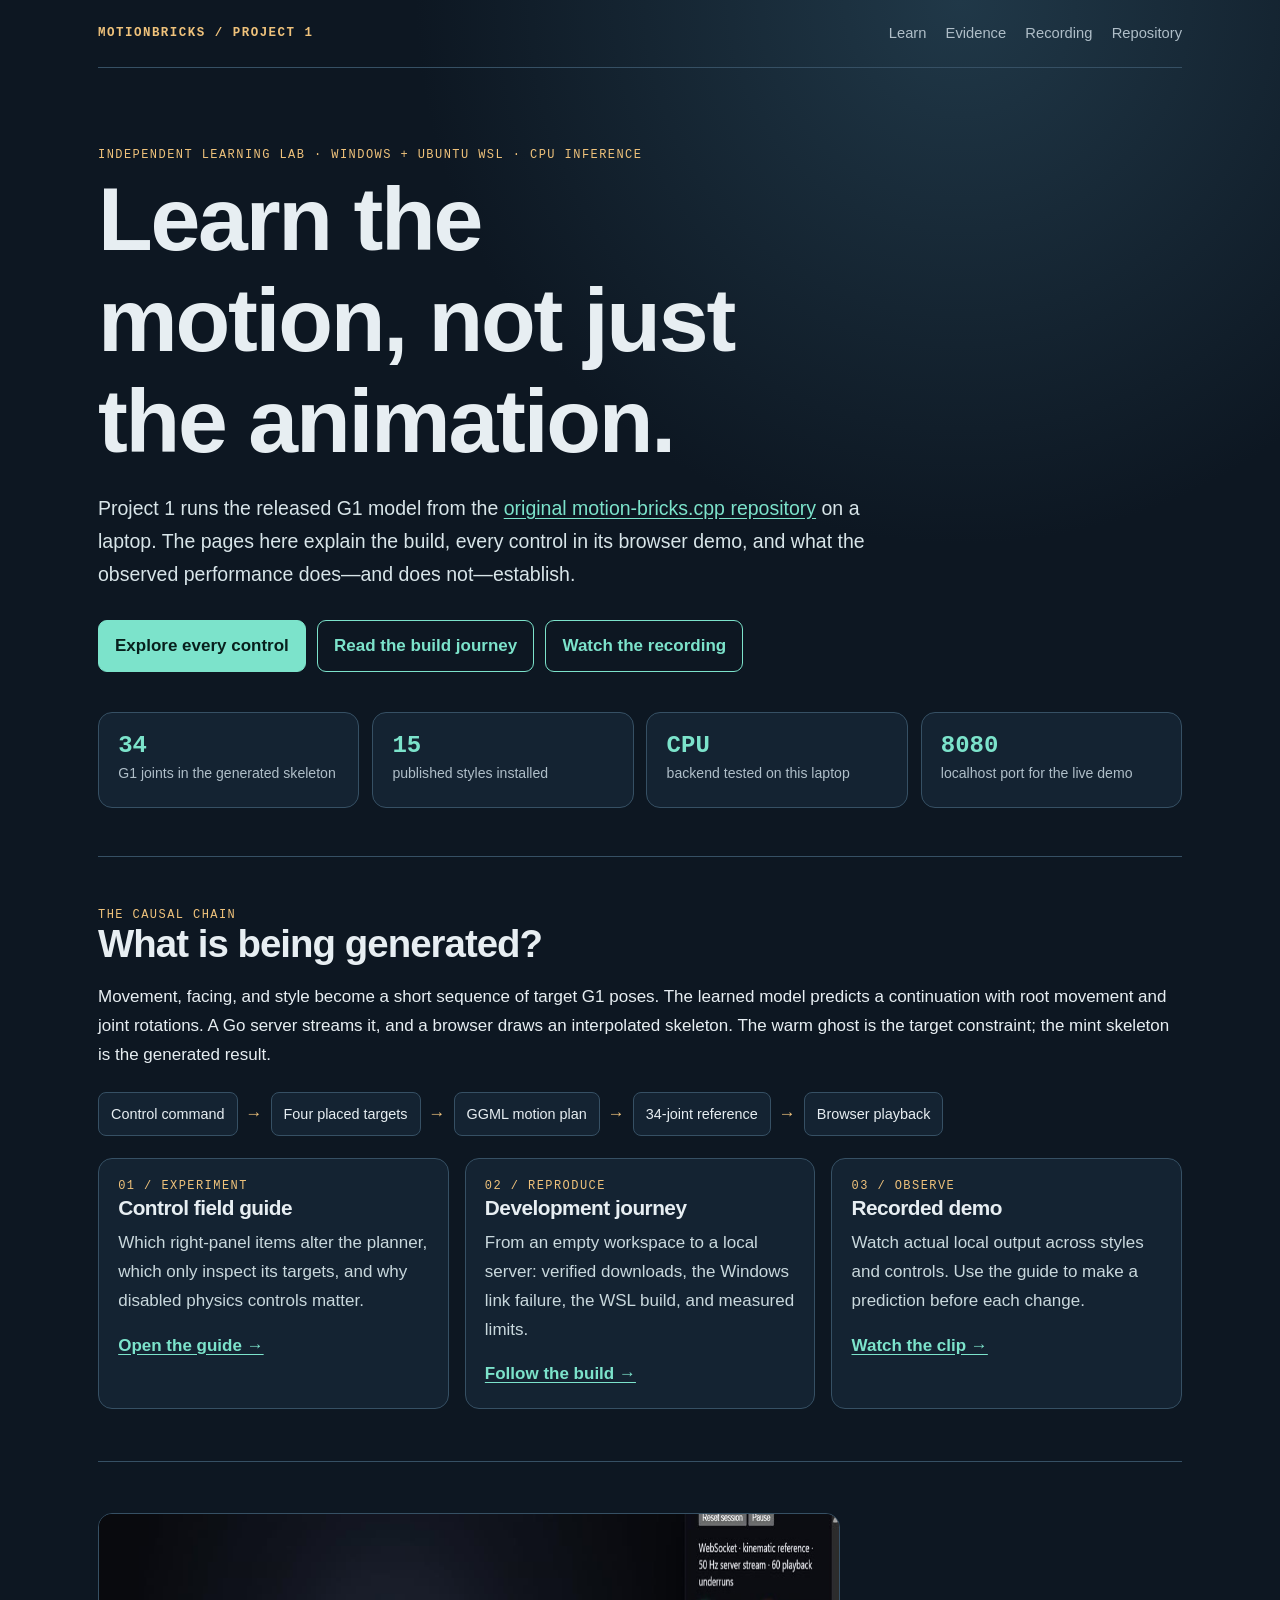
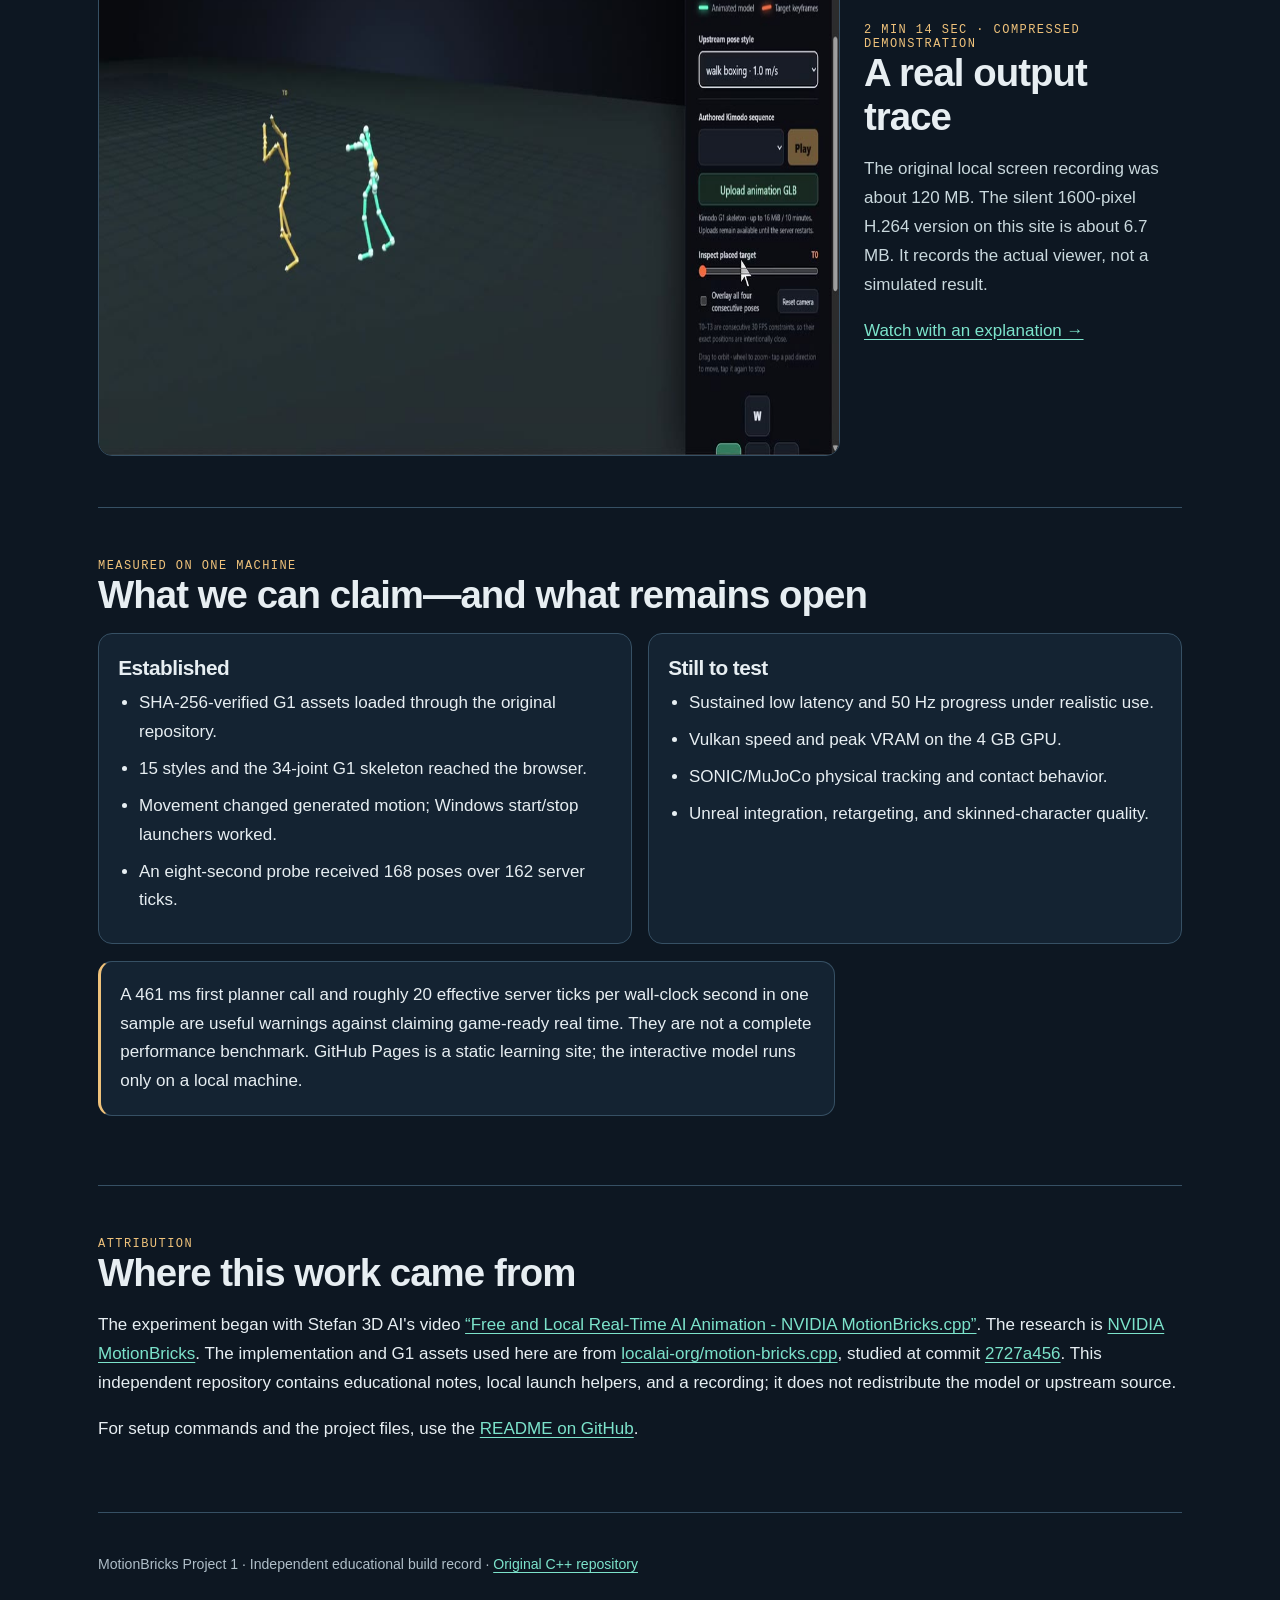
==== index.html @ f9a8a91e "Publish MotionBricks Project 1 learning lab" ====
<!doctype html>
<html lang="en">
<head>
<meta charset="utf-8">
<meta name="viewport" content="width=device-width, initial-scale=1">
<meta name="description" content="A measured Windows/WSL learning lab for the original motion-bricks.cpp G1 model: build journey, every control explained, and a recorded demo.">
<meta http-equiv="Content-Security-Policy" content="default-src 'none'; style-src 'unsafe-inline'; img-src 'self'; base-uri 'none'; form-action 'none'">
<title>MotionBricks Project 1 — G1 motion lab</title>
<style>
:root{color-scheme:dark;--bg:#0d1722;--panel:#142332;--line:#365064;--ink:#e7eef2;--muted:#afbec8;--mint:#7ce3cb;--gold:#efc27b;--body:"Segoe UI",Arial,sans-serif;--display:"Bahnschrift","Arial Narrow",Arial,sans-serif;--mono:"Cascadia Code",Consolas,monospace}*{box-sizing:border-box}html{scroll-behavior:smooth}body{margin:0;background:radial-gradient(circle at 75% 0%,#203848 0,#0d1722 34rem);color:var(--ink);font:17px/1.7 var(--body)}a{color:var(--mint);text-underline-offset:3px}a:hover{color:#b8f7e9}a:focus-visible{outline:3px solid var(--gold);outline-offset:3px}.wrap{max-width:1180px;margin:auto;padding:0 clamp(1rem,4vw,3rem)}nav{display:flex;align-items:center;gap:1.2rem;flex-wrap:wrap;border-bottom:1px solid var(--line);padding:1.3rem 0}nav .brand{margin-right:auto;color:var(--gold);font:700 .78rem var(--mono);letter-spacing:.12em;text-transform:uppercase}nav a{text-decoration:none;color:var(--muted);font-size:.92rem}h1,h2,h3{font-family:var(--display);line-height:1.13;letter-spacing:-.025em}h1{font-size:clamp(2.9rem,7vw,6rem);max-width:14ch;margin:.45rem 0 1rem}h2{font-size:clamp(1.9rem,3vw,2.6rem);margin:0 0 1rem}h3{font-size:1.3rem;margin:.2rem 0 .6rem}.eyebrow,.label{color:var(--gold);font:.75rem var(--mono);letter-spacing:.12em;text-transform:uppercase}.hero{padding:5rem 0 3rem}.lead{font-size:1.22rem;color:#d8e5e9;max-width:72ch}.actions{display:flex;gap:.7rem;flex-wrap:wrap;margin-top:1.8rem}.button{display:inline-block;border:1px solid var(--mint);border-radius:9px;padding:.65rem 1rem;color:#08201d;background:var(--mint);font-weight:700;text-decoration:none}.button.secondary{color:var(--mint);background:transparent}.metrics{display:grid;grid-template-columns:repeat(4,1fr);gap:.8rem;margin:2.5rem 0 0}.metric,.card,.note{background:var(--panel);border:1px solid var(--line);border-radius:14px;padding:1.2rem}.metric b{display:block;color:var(--mint);font:700 1.5rem var(--mono)}.metric span{font-size:.88rem;color:var(--muted)}section{padding:3.2rem 0;border-top:1px solid var(--line)}.grid{display:grid;grid-template-columns:repeat(3,1fr);gap:1rem}.card p{margin:.4rem 0 1rem;color:#c9d8dd}.card a{font-weight:700}.film{display:grid;grid-template-columns:minmax(0,1.4fr) minmax(220px,.6fr);gap:1.5rem;align-items:center}.film img{width:100%;display:block;border:1px solid var(--line);border-radius:14px}.film p{color:#c9d8dd}.chain{display:flex;gap:.5rem;flex-wrap:wrap;align-items:center;margin:1.4rem 0}.chain span{background:var(--panel);border:1px solid var(--line);border-radius:8px;padding:.55rem .75rem;font-size:.9rem}.chain i{color:var(--gold);font-style:normal}.note{border-left:3px solid var(--gold);max-width:78ch}.two{display:grid;grid-template-columns:repeat(2,1fr);gap:1rem}.two ul{margin:.4rem 0;padding-left:1.3rem}.two li{margin:.5rem 0}footer{padding:2.5rem 0 4rem;border-top:1px solid var(--line);color:var(--muted);font-size:.88rem}@media(max-width:850px){.grid,.metrics{grid-template-columns:repeat(2,1fr)}.film{grid-template-columns:1fr}}@media(max-width:600px){body{font-size:16px}.hero{padding:2.8rem 0}.grid,.metrics,.two{grid-template-columns:1fr}nav{gap:.7rem}nav .brand{flex-basis:100%}}@media(prefers-reduced-motion:reduce){html{scroll-behavior:auto}}@media print{:root{color-scheme:light;--bg:#fff;--panel:#fff;--line:#aaa;--ink:#111;--muted:#333;--mint:#055b4a;--gold:#6d4700}body{background:#fff;color:#111;font-size:11pt}.hero{padding:1rem 0}.actions,nav{display:none}.card,.metric,.note{break-inside:avoid}section{padding:1rem 0}a{color:#055b4a}}
</style>
</head>
<body>
<div class="wrap">
<nav aria-label="Main navigation"><span class="brand">MotionBricks / Project 1</span><a href="#learn">Learn</a><a href="#evidence">Evidence</a><a href="demo.html">Recording</a><a href="https://github.com/az9713/motionbricks-project1-g1-lab">Repository</a></nav>
<main>
<header class="hero"><div class="eyebrow">Independent learning lab · Windows + Ubuntu WSL · CPU inference</div><h1>Learn the motion, not just the animation.</h1><p class="lead">Project 1 runs the released G1 model from the <a href="https://github.com/localai-org/motion-bricks.cpp">original motion-bricks.cpp repository</a> on a laptop. The pages here explain the build, every control in its browser demo, and what the observed performance does—and does not—establish.</p><div class="actions"><a class="button" href="MOTIONBRICKS-PROJECT1-CONTROL-FIELD-GUIDE.html">Explore every control</a><a class="button secondary" href="MOTIONBRICKS-PROJECT1-DEVELOPMENT-JOURNEY.html">Read the build journey</a><a class="button secondary" href="demo.html">Watch the recording</a></div><div class="metrics" aria-label="Project facts"><div class="metric"><b>34</b><span>G1 joints in the generated skeleton</span></div><div class="metric"><b>15</b><span>published styles installed</span></div><div class="metric"><b>CPU</b><span>backend tested on this laptop</span></div><div class="metric"><b>8080</b><span>localhost port for the live demo</span></div></div></header>
<section id="learn"><div class="eyebrow">The causal chain</div><h2>What is being generated?</h2><p>Movement, facing, and style become a short sequence of target G1 poses. The learned model predicts a continuation with root movement and joint rotations. A Go server streams it, and a browser draws an interpolated skeleton. The warm ghost is the target constraint; the mint skeleton is the generated result.</p><div class="chain" aria-label="Motion generation pipeline"><span>Control command</span><i>→</i><span>Four placed targets</span><i>→</i><span>GGML motion plan</span><i>→</i><span>34-joint reference</span><i>→</i><span>Browser playback</span></div><div class="grid"><article class="card"><div class="label">01 / Experiment</div><h3>Control field guide</h3><p>Which right-panel items alter the planner, which only inspect its targets, and why disabled physics controls matter.</p><a href="MOTIONBRICKS-PROJECT1-CONTROL-FIELD-GUIDE.html">Open the guide →</a></article><article class="card"><div class="label">02 / Reproduce</div><h3>Development journey</h3><p>From an empty workspace to a local server: verified downloads, the Windows link failure, the WSL build, and measured limits.</p><a href="MOTIONBRICKS-PROJECT1-DEVELOPMENT-JOURNEY.html">Follow the build →</a></article><article class="card"><div class="label">03 / Observe</div><h3>Recorded demo</h3><p>Watch actual local output across styles and controls. Use the guide to make a prediction before each change.</p><a href="demo.html">Watch the clip →</a></article></div></section>
<section><div class="film"><a href="demo.html" aria-label="Watch the Project 1 demo"><img src="poster.jpg" alt="Mint generated G1 skeleton beside a warm target-pose ghost in the MotionBricks browser viewer" width="1200" height="543"></a><div><div class="eyebrow">2 min 14 sec · compressed demonstration</div><h2>A real output trace</h2><p>The original local screen recording was about 120 MB. The silent 1600-pixel H.264 version on this site is about 6.7 MB. It records the actual viewer, not a simulated result.</p><a href="demo.html">Watch with an explanation →</a></div></div></section>
<section id="evidence"><div class="eyebrow">Measured on one machine</div><h2>What we can claim—and what remains open</h2><div class="two"><div class="card"><h3>Established</h3><ul><li>SHA-256-verified G1 assets loaded through the original repository.</li><li>15 styles and the 34-joint G1 skeleton reached the browser.</li><li>Movement changed generated motion; Windows start/stop launchers worked.</li><li>An eight-second probe received 168 poses over 162 server ticks.</li></ul></div><div class="card"><h3>Still to test</h3><ul><li>Sustained low latency and 50 Hz progress under realistic use.</li><li>Vulkan speed and peak VRAM on the 4 GB GPU.</li><li>SONIC/MuJoCo physical tracking and contact behavior.</li><li>Unreal integration, retargeting, and skinned-character quality.</li></ul></div></div><p class="note">A 461 ms first planner call and roughly 20 effective server ticks per wall-clock second in one sample are useful warnings against claiming game-ready real time. They are not a complete performance benchmark. GitHub Pages is a static learning site; the interactive model runs only on a local machine.</p></section>
<section><div class="eyebrow">Attribution</div><h2>Where this work came from</h2><p>The experiment began with Stefan 3D AI's video <a href="https://www.youtube.com/watch?v=lj-xPo7ueGA">“Free and Local Real-Time AI Animation - NVIDIA MotionBricks.cpp”</a>. The research is <a href="https://nvlabs.github.io/motionbricks/">NVIDIA MotionBricks</a>. The implementation and G1 assets used here are from <a href="https://github.com/localai-org/motion-bricks.cpp">localai-org/motion-bricks.cpp</a>, studied at commit <a href="https://github.com/localai-org/motion-bricks.cpp/tree/2727a456e0a99baf64476496cd58115fef717944">2727a456</a>. This independent repository contains educational notes, local launch helpers, and a recording; it does not redistribute the model or upstream source.</p><p>For setup commands and the project files, use the <a href="https://github.com/az9713/motionbricks-project1-g1-lab#readme">README on GitHub</a>.</p></section>
</main>
<footer>MotionBricks Project 1 · Independent educational build record · <a href="https://github.com/localai-org/motion-bricks.cpp">Original C++ repository</a></footer>
</div>
</body>
</html>
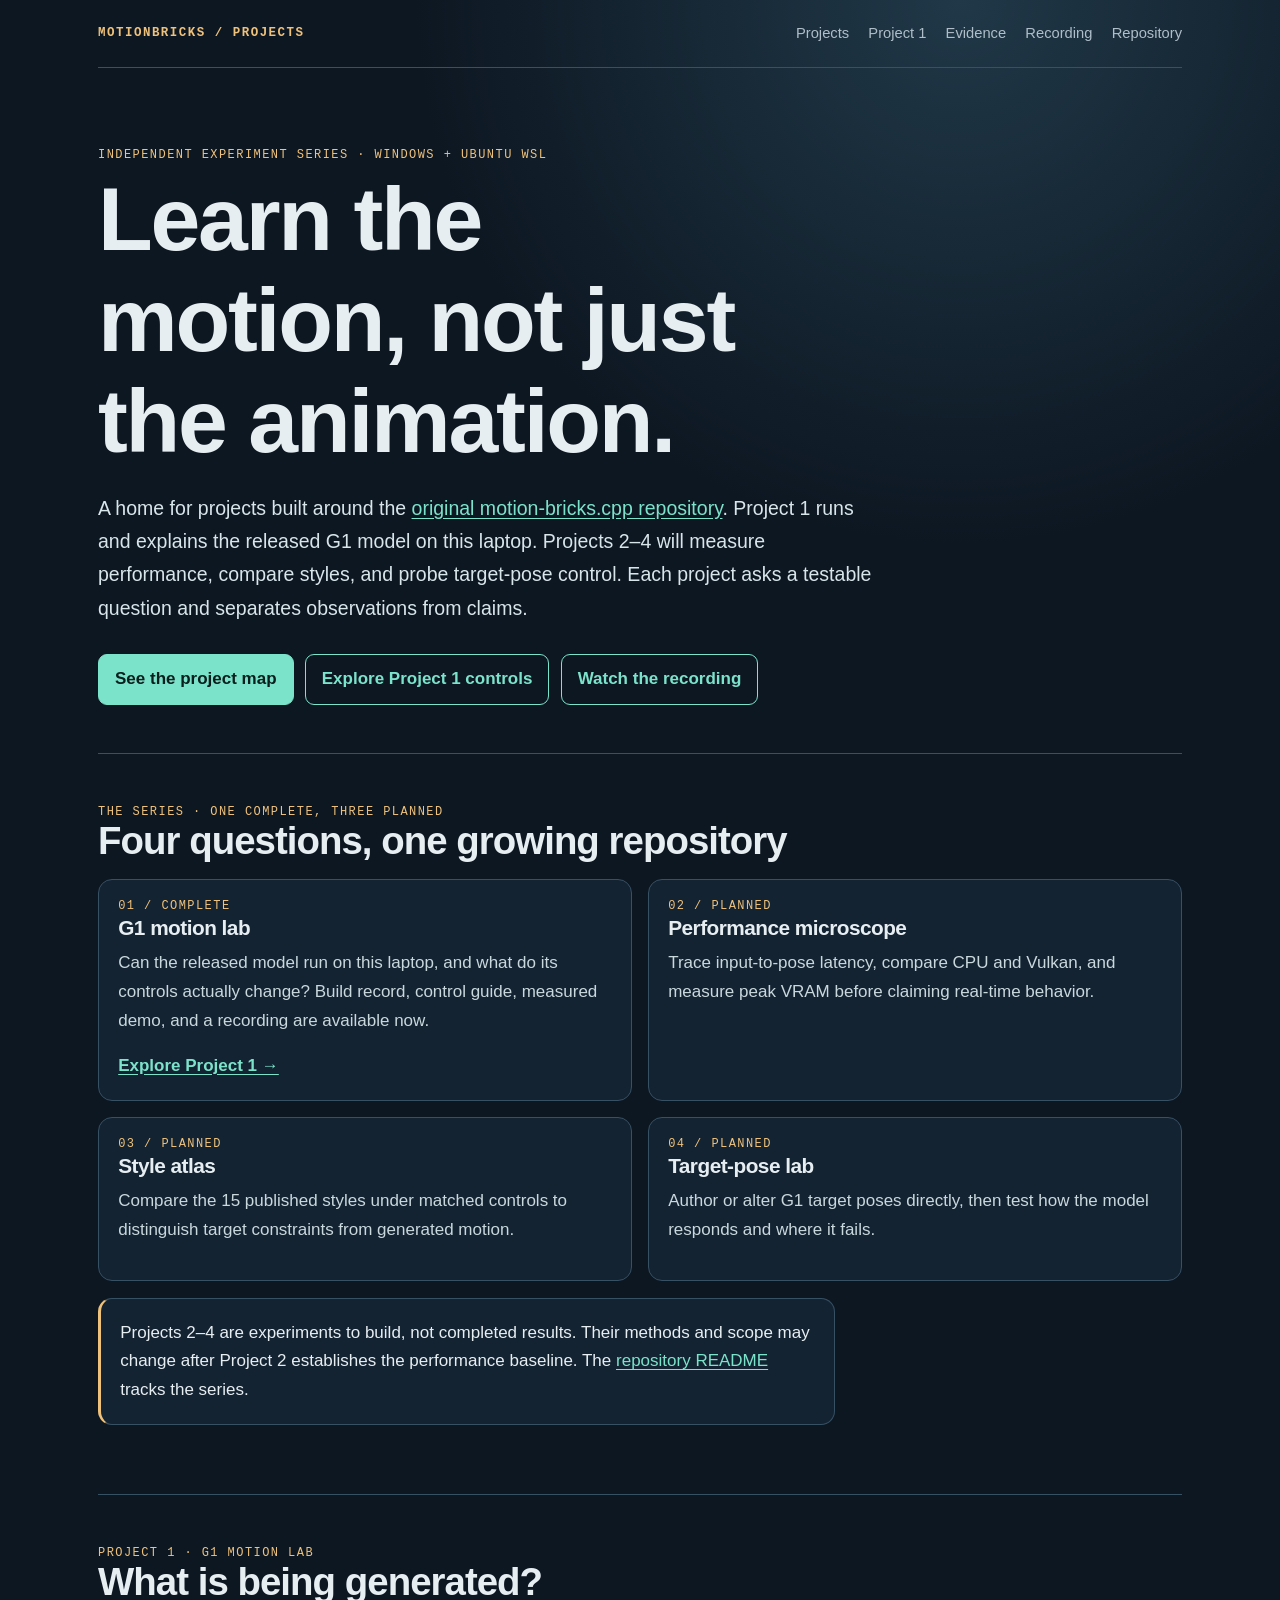
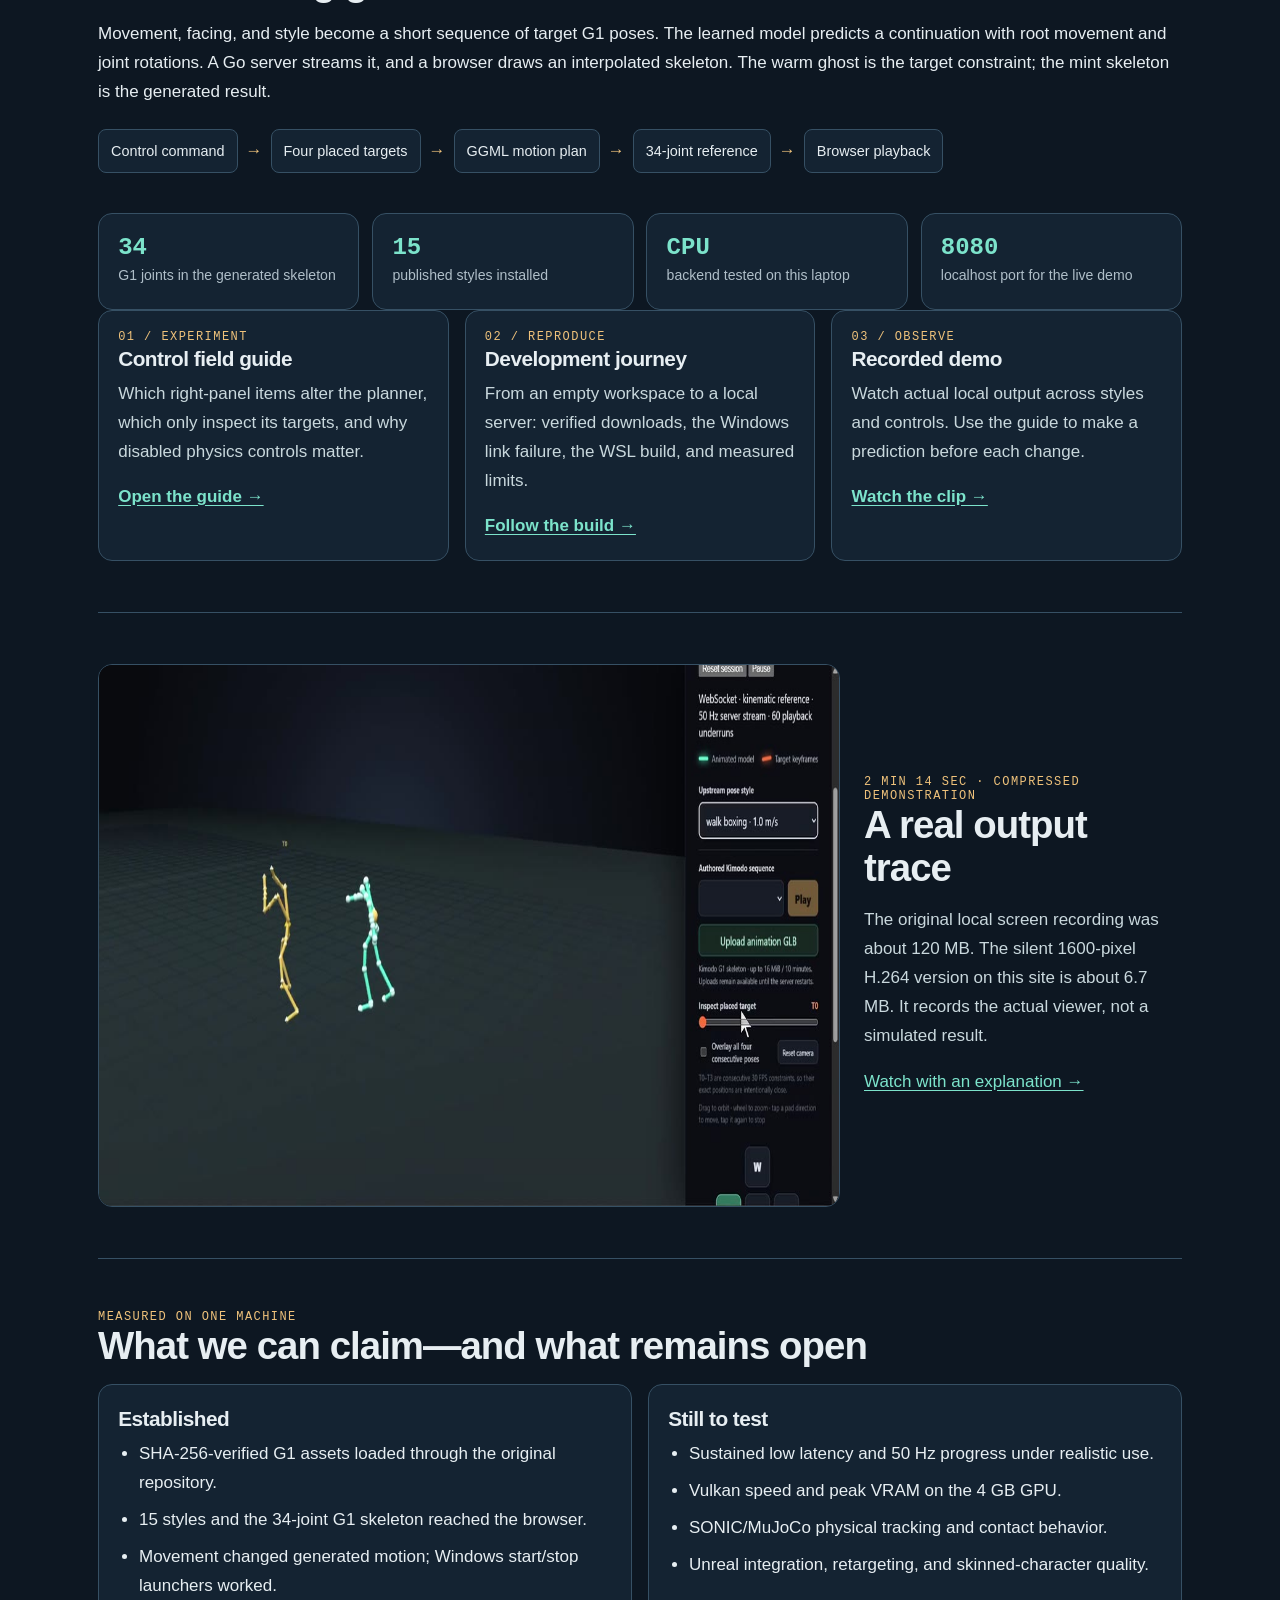
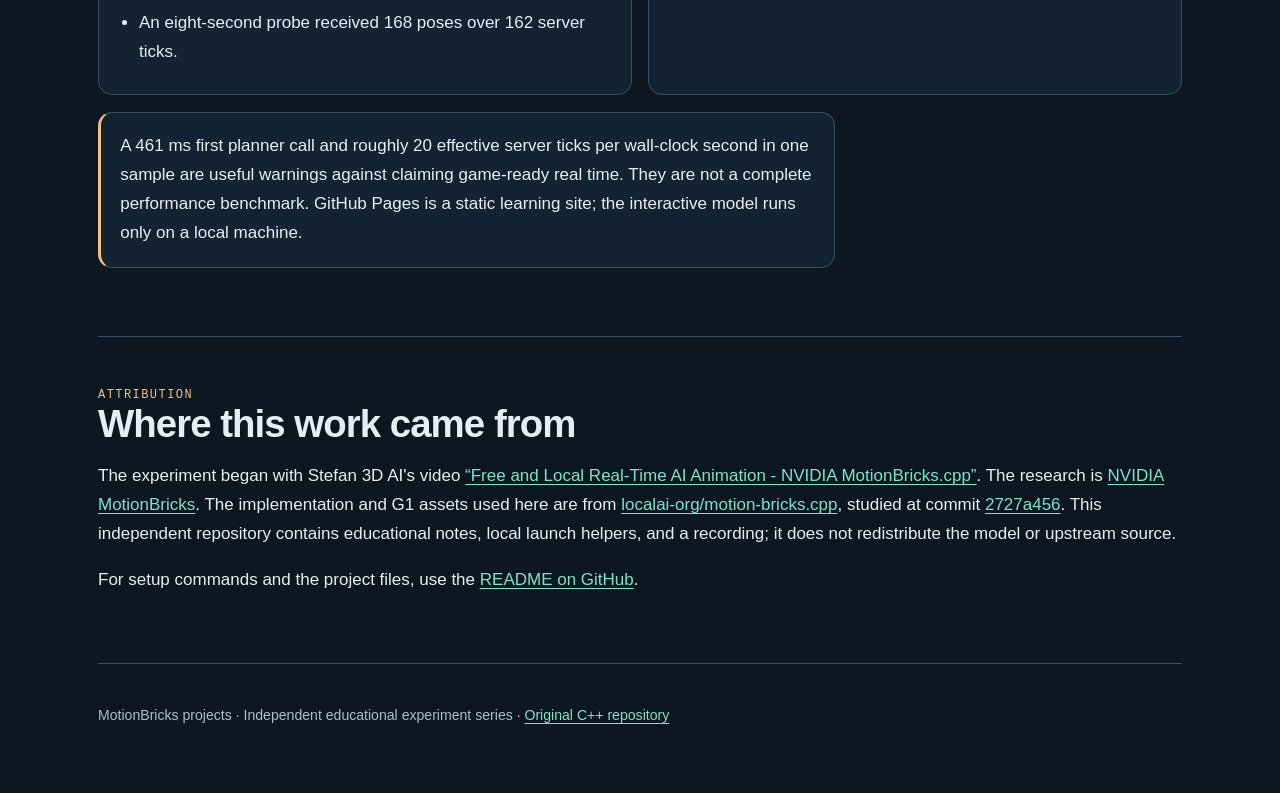
==== commit 2889065b: "Make repository a home for MotionBricks projects" ====
--- a/index.html
+++ b/index.html
@@ -3,24 +3,26 @@
 <head>
 <meta charset="utf-8">
 <meta name="viewport" content="width=device-width, initial-scale=1">
-<meta name="description" content="A measured Windows/WSL learning lab for the original motion-bricks.cpp G1 model: build journey, every control explained, and a recorded demo.">
+<meta name="description" content="An independent MotionBricks project series: a completed G1 laptop lab, measured evidence, and a roadmap for performance, styles, and target-pose experiments.">
 <meta http-equiv="Content-Security-Policy" content="default-src 'none'; style-src 'unsafe-inline'; img-src 'self'; base-uri 'none'; form-action 'none'">
-<title>MotionBricks Project 1 — G1 motion lab</title>
+<title>MotionBricks projects — learn motion generation through experiments</title>
 <style>
 :root{color-scheme:dark;--bg:#0d1722;--panel:#142332;--line:#365064;--ink:#e7eef2;--muted:#afbec8;--mint:#7ce3cb;--gold:#efc27b;--body:"Segoe UI",Arial,sans-serif;--display:"Bahnschrift","Arial Narrow",Arial,sans-serif;--mono:"Cascadia Code",Consolas,monospace}*{box-sizing:border-box}html{scroll-behavior:smooth}body{margin:0;background:radial-gradient(circle at 75% 0%,#203848 0,#0d1722 34rem);color:var(--ink);font:17px/1.7 var(--body)}a{color:var(--mint);text-underline-offset:3px}a:hover{color:#b8f7e9}a:focus-visible{outline:3px solid var(--gold);outline-offset:3px}.wrap{max-width:1180px;margin:auto;padding:0 clamp(1rem,4vw,3rem)}nav{display:flex;align-items:center;gap:1.2rem;flex-wrap:wrap;border-bottom:1px solid var(--line);padding:1.3rem 0}nav .brand{margin-right:auto;color:var(--gold);font:700 .78rem var(--mono);letter-spacing:.12em;text-transform:uppercase}nav a{text-decoration:none;color:var(--muted);font-size:.92rem}h1,h2,h3{font-family:var(--display);line-height:1.13;letter-spacing:-.025em}h1{font-size:clamp(2.9rem,7vw,6rem);max-width:14ch;margin:.45rem 0 1rem}h2{font-size:clamp(1.9rem,3vw,2.6rem);margin:0 0 1rem}h3{font-size:1.3rem;margin:.2rem 0 .6rem}.eyebrow,.label{color:var(--gold);font:.75rem var(--mono);letter-spacing:.12em;text-transform:uppercase}.hero{padding:5rem 0 3rem}.lead{font-size:1.22rem;color:#d8e5e9;max-width:72ch}.actions{display:flex;gap:.7rem;flex-wrap:wrap;margin-top:1.8rem}.button{display:inline-block;border:1px solid var(--mint);border-radius:9px;padding:.65rem 1rem;color:#08201d;background:var(--mint);font-weight:700;text-decoration:none}.button.secondary{color:var(--mint);background:transparent}.metrics{display:grid;grid-template-columns:repeat(4,1fr);gap:.8rem;margin:2.5rem 0 0}.metric,.card,.note{background:var(--panel);border:1px solid var(--line);border-radius:14px;padding:1.2rem}.metric b{display:block;color:var(--mint);font:700 1.5rem var(--mono)}.metric span{font-size:.88rem;color:var(--muted)}section{padding:3.2rem 0;border-top:1px solid var(--line)}.grid{display:grid;grid-template-columns:repeat(3,1fr);gap:1rem}.card p{margin:.4rem 0 1rem;color:#c9d8dd}.card a{font-weight:700}.film{display:grid;grid-template-columns:minmax(0,1.4fr) minmax(220px,.6fr);gap:1.5rem;align-items:center}.film img{width:100%;display:block;border:1px solid var(--line);border-radius:14px}.film p{color:#c9d8dd}.chain{display:flex;gap:.5rem;flex-wrap:wrap;align-items:center;margin:1.4rem 0}.chain span{background:var(--panel);border:1px solid var(--line);border-radius:8px;padding:.55rem .75rem;font-size:.9rem}.chain i{color:var(--gold);font-style:normal}.note{border-left:3px solid var(--gold);max-width:78ch}.two{display:grid;grid-template-columns:repeat(2,1fr);gap:1rem}.two ul{margin:.4rem 0;padding-left:1.3rem}.two li{margin:.5rem 0}footer{padding:2.5rem 0 4rem;border-top:1px solid var(--line);color:var(--muted);font-size:.88rem}@media(max-width:850px){.grid,.metrics{grid-template-columns:repeat(2,1fr)}.film{grid-template-columns:1fr}}@media(max-width:600px){body{font-size:16px}.hero{padding:2.8rem 0}.grid,.metrics,.two{grid-template-columns:1fr}nav{gap:.7rem}nav .brand{flex-basis:100%}}@media(prefers-reduced-motion:reduce){html{scroll-behavior:auto}}@media print{:root{color-scheme:light;--bg:#fff;--panel:#fff;--line:#aaa;--ink:#111;--muted:#333;--mint:#055b4a;--gold:#6d4700}body{background:#fff;color:#111;font-size:11pt}.hero{padding:1rem 0}.actions,nav{display:none}.card,.metric,.note{break-inside:avoid}section{padding:1rem 0}a{color:#055b4a}}
+.roadmap{grid-template-columns:repeat(2,1fr)}@media(max-width:600px){.roadmap{grid-template-columns:1fr}}
 </style>
 </head>
 <body>
 <div class="wrap">
-<nav aria-label="Main navigation"><span class="brand">MotionBricks / Project 1</span><a href="#learn">Learn</a><a href="#evidence">Evidence</a><a href="demo.html">Recording</a><a href="https://github.com/az9713/motionbricks-project1-g1-lab">Repository</a></nav>
+<nav aria-label="Main navigation"><span class="brand">MotionBricks / Projects</span><a href="#projects">Projects</a><a href="#learn">Project 1</a><a href="#evidence">Evidence</a><a href="demo.html">Recording</a><a href="https://github.com/az9713/motionbricks-projects">Repository</a></nav>
 <main>
-<header class="hero"><div class="eyebrow">Independent learning lab · Windows + Ubuntu WSL · CPU inference</div><h1>Learn the motion, not just the animation.</h1><p class="lead">Project 1 runs the released G1 model from the <a href="https://github.com/localai-org/motion-bricks.cpp">original motion-bricks.cpp repository</a> on a laptop. The pages here explain the build, every control in its browser demo, and what the observed performance does—and does not—establish.</p><div class="actions"><a class="button" href="MOTIONBRICKS-PROJECT1-CONTROL-FIELD-GUIDE.html">Explore every control</a><a class="button secondary" href="MOTIONBRICKS-PROJECT1-DEVELOPMENT-JOURNEY.html">Read the build journey</a><a class="button secondary" href="demo.html">Watch the recording</a></div><div class="metrics" aria-label="Project facts"><div class="metric"><b>34</b><span>G1 joints in the generated skeleton</span></div><div class="metric"><b>15</b><span>published styles installed</span></div><div class="metric"><b>CPU</b><span>backend tested on this laptop</span></div><div class="metric"><b>8080</b><span>localhost port for the live demo</span></div></div></header>
-<section id="learn"><div class="eyebrow">The causal chain</div><h2>What is being generated?</h2><p>Movement, facing, and style become a short sequence of target G1 poses. The learned model predicts a continuation with root movement and joint rotations. A Go server streams it, and a browser draws an interpolated skeleton. The warm ghost is the target constraint; the mint skeleton is the generated result.</p><div class="chain" aria-label="Motion generation pipeline"><span>Control command</span><i>→</i><span>Four placed targets</span><i>→</i><span>GGML motion plan</span><i>→</i><span>34-joint reference</span><i>→</i><span>Browser playback</span></div><div class="grid"><article class="card"><div class="label">01 / Experiment</div><h3>Control field guide</h3><p>Which right-panel items alter the planner, which only inspect its targets, and why disabled physics controls matter.</p><a href="MOTIONBRICKS-PROJECT1-CONTROL-FIELD-GUIDE.html">Open the guide →</a></article><article class="card"><div class="label">02 / Reproduce</div><h3>Development journey</h3><p>From an empty workspace to a local server: verified downloads, the Windows link failure, the WSL build, and measured limits.</p><a href="MOTIONBRICKS-PROJECT1-DEVELOPMENT-JOURNEY.html">Follow the build →</a></article><article class="card"><div class="label">03 / Observe</div><h3>Recorded demo</h3><p>Watch actual local output across styles and controls. Use the guide to make a prediction before each change.</p><a href="demo.html">Watch the clip →</a></article></div></section>
+<header class="hero"><div class="eyebrow">Independent experiment series · Windows + Ubuntu WSL</div><h1>Learn the motion, not just the animation.</h1><p class="lead">A home for projects built around the <a href="https://github.com/localai-org/motion-bricks.cpp">original motion-bricks.cpp repository</a>. Project 1 runs and explains the released G1 model on this laptop. Projects 2–4 will measure performance, compare styles, and probe target-pose control. Each project asks a testable question and separates observations from claims.</p><div class="actions"><a class="button" href="#projects">See the project map</a><a class="button secondary" href="MOTIONBRICKS-PROJECT1-CONTROL-FIELD-GUIDE.html">Explore Project 1 controls</a><a class="button secondary" href="demo.html">Watch the recording</a></div></header>
+<section id="projects"><div class="eyebrow">The series · one complete, three planned</div><h2>Four questions, one growing repository</h2><div class="grid roadmap"><article class="card"><div class="label">01 / Complete</div><h3>G1 motion lab</h3><p>Can the released model run on this laptop, and what do its controls actually change? Build record, control guide, measured demo, and a recording are available now.</p><a href="#learn">Explore Project 1 →</a></article><article class="card"><div class="label">02 / Planned</div><h3>Performance microscope</h3><p>Trace input-to-pose latency, compare CPU and Vulkan, and measure peak VRAM before claiming real-time behavior.</p></article><article class="card"><div class="label">03 / Planned</div><h3>Style atlas</h3><p>Compare the 15 published styles under matched controls to distinguish target constraints from generated motion.</p></article><article class="card"><div class="label">04 / Planned</div><h3>Target-pose lab</h3><p>Author or alter G1 target poses directly, then test how the model responds and where it fails.</p></article></div><p class="note">Projects 2–4 are experiments to build, not completed results. Their methods and scope may change after Project 2 establishes the performance baseline. The <a href="https://github.com/az9713/motionbricks-projects#readme">repository README</a> tracks the series.</p></section>
+<section id="learn"><div class="eyebrow">Project 1 · G1 motion lab</div><h2>What is being generated?</h2><p>Movement, facing, and style become a short sequence of target G1 poses. The learned model predicts a continuation with root movement and joint rotations. A Go server streams it, and a browser draws an interpolated skeleton. The warm ghost is the target constraint; the mint skeleton is the generated result.</p><div class="chain" aria-label="Motion generation pipeline"><span>Control command</span><i>→</i><span>Four placed targets</span><i>→</i><span>GGML motion plan</span><i>→</i><span>34-joint reference</span><i>→</i><span>Browser playback</span></div><div class="metrics" aria-label="Project 1 facts"><div class="metric"><b>34</b><span>G1 joints in the generated skeleton</span></div><div class="metric"><b>15</b><span>published styles installed</span></div><div class="metric"><b>CPU</b><span>backend tested on this laptop</span></div><div class="metric"><b>8080</b><span>localhost port for the live demo</span></div></div><div class="grid"><article class="card"><div class="label">01 / Experiment</div><h3>Control field guide</h3><p>Which right-panel items alter the planner, which only inspect its targets, and why disabled physics controls matter.</p><a href="MOTIONBRICKS-PROJECT1-CONTROL-FIELD-GUIDE.html">Open the guide →</a></article><article class="card"><div class="label">02 / Reproduce</div><h3>Development journey</h3><p>From an empty workspace to a local server: verified downloads, the Windows link failure, the WSL build, and measured limits.</p><a href="MOTIONBRICKS-PROJECT1-DEVELOPMENT-JOURNEY.html">Follow the build →</a></article><article class="card"><div class="label">03 / Observe</div><h3>Recorded demo</h3><p>Watch actual local output across styles and controls. Use the guide to make a prediction before each change.</p><a href="demo.html">Watch the clip →</a></article></div></section>
 <section><div class="film"><a href="demo.html" aria-label="Watch the Project 1 demo"><img src="poster.jpg" alt="Mint generated G1 skeleton beside a warm target-pose ghost in the MotionBricks browser viewer" width="1200" height="543"></a><div><div class="eyebrow">2 min 14 sec · compressed demonstration</div><h2>A real output trace</h2><p>The original local screen recording was about 120 MB. The silent 1600-pixel H.264 version on this site is about 6.7 MB. It records the actual viewer, not a simulated result.</p><a href="demo.html">Watch with an explanation →</a></div></div></section>
 <section id="evidence"><div class="eyebrow">Measured on one machine</div><h2>What we can claim—and what remains open</h2><div class="two"><div class="card"><h3>Established</h3><ul><li>SHA-256-verified G1 assets loaded through the original repository.</li><li>15 styles and the 34-joint G1 skeleton reached the browser.</li><li>Movement changed generated motion; Windows start/stop launchers worked.</li><li>An eight-second probe received 168 poses over 162 server ticks.</li></ul></div><div class="card"><h3>Still to test</h3><ul><li>Sustained low latency and 50 Hz progress under realistic use.</li><li>Vulkan speed and peak VRAM on the 4 GB GPU.</li><li>SONIC/MuJoCo physical tracking and contact behavior.</li><li>Unreal integration, retargeting, and skinned-character quality.</li></ul></div></div><p class="note">A 461 ms first planner call and roughly 20 effective server ticks per wall-clock second in one sample are useful warnings against claiming game-ready real time. They are not a complete performance benchmark. GitHub Pages is a static learning site; the interactive model runs only on a local machine.</p></section>
-<section><div class="eyebrow">Attribution</div><h2>Where this work came from</h2><p>The experiment began with Stefan 3D AI's video <a href="https://www.youtube.com/watch?v=lj-xPo7ueGA">“Free and Local Real-Time AI Animation - NVIDIA MotionBricks.cpp”</a>. The research is <a href="https://nvlabs.github.io/motionbricks/">NVIDIA MotionBricks</a>. The implementation and G1 assets used here are from <a href="https://github.com/localai-org/motion-bricks.cpp">localai-org/motion-bricks.cpp</a>, studied at commit <a href="https://github.com/localai-org/motion-bricks.cpp/tree/2727a456e0a99baf64476496cd58115fef717944">2727a456</a>. This independent repository contains educational notes, local launch helpers, and a recording; it does not redistribute the model or upstream source.</p><p>For setup commands and the project files, use the <a href="https://github.com/az9713/motionbricks-project1-g1-lab#readme">README on GitHub</a>.</p></section>
+<section><div class="eyebrow">Attribution</div><h2>Where this work came from</h2><p>The experiment began with Stefan 3D AI's video <a href="https://www.youtube.com/watch?v=lj-xPo7ueGA">“Free and Local Real-Time AI Animation - NVIDIA MotionBricks.cpp”</a>. The research is <a href="https://nvlabs.github.io/motionbricks/">NVIDIA MotionBricks</a>. The implementation and G1 assets used here are from <a href="https://github.com/localai-org/motion-bricks.cpp">localai-org/motion-bricks.cpp</a>, studied at commit <a href="https://github.com/localai-org/motion-bricks.cpp/tree/2727a456e0a99baf64476496cd58115fef717944">2727a456</a>. This independent repository contains educational notes, local launch helpers, and a recording; it does not redistribute the model or upstream source.</p><p>For setup commands and the project files, use the <a href="https://github.com/az9713/motionbricks-projects#readme">README on GitHub</a>.</p></section>
 </main>
-<footer>MotionBricks Project 1 · Independent educational build record · <a href="https://github.com/localai-org/motion-bricks.cpp">Original C++ repository</a></footer>
+<footer>MotionBricks projects · Independent educational experiment series · <a href="https://github.com/localai-org/motion-bricks.cpp">Original C++ repository</a></footer>
 </div>
 </body>
 </html>
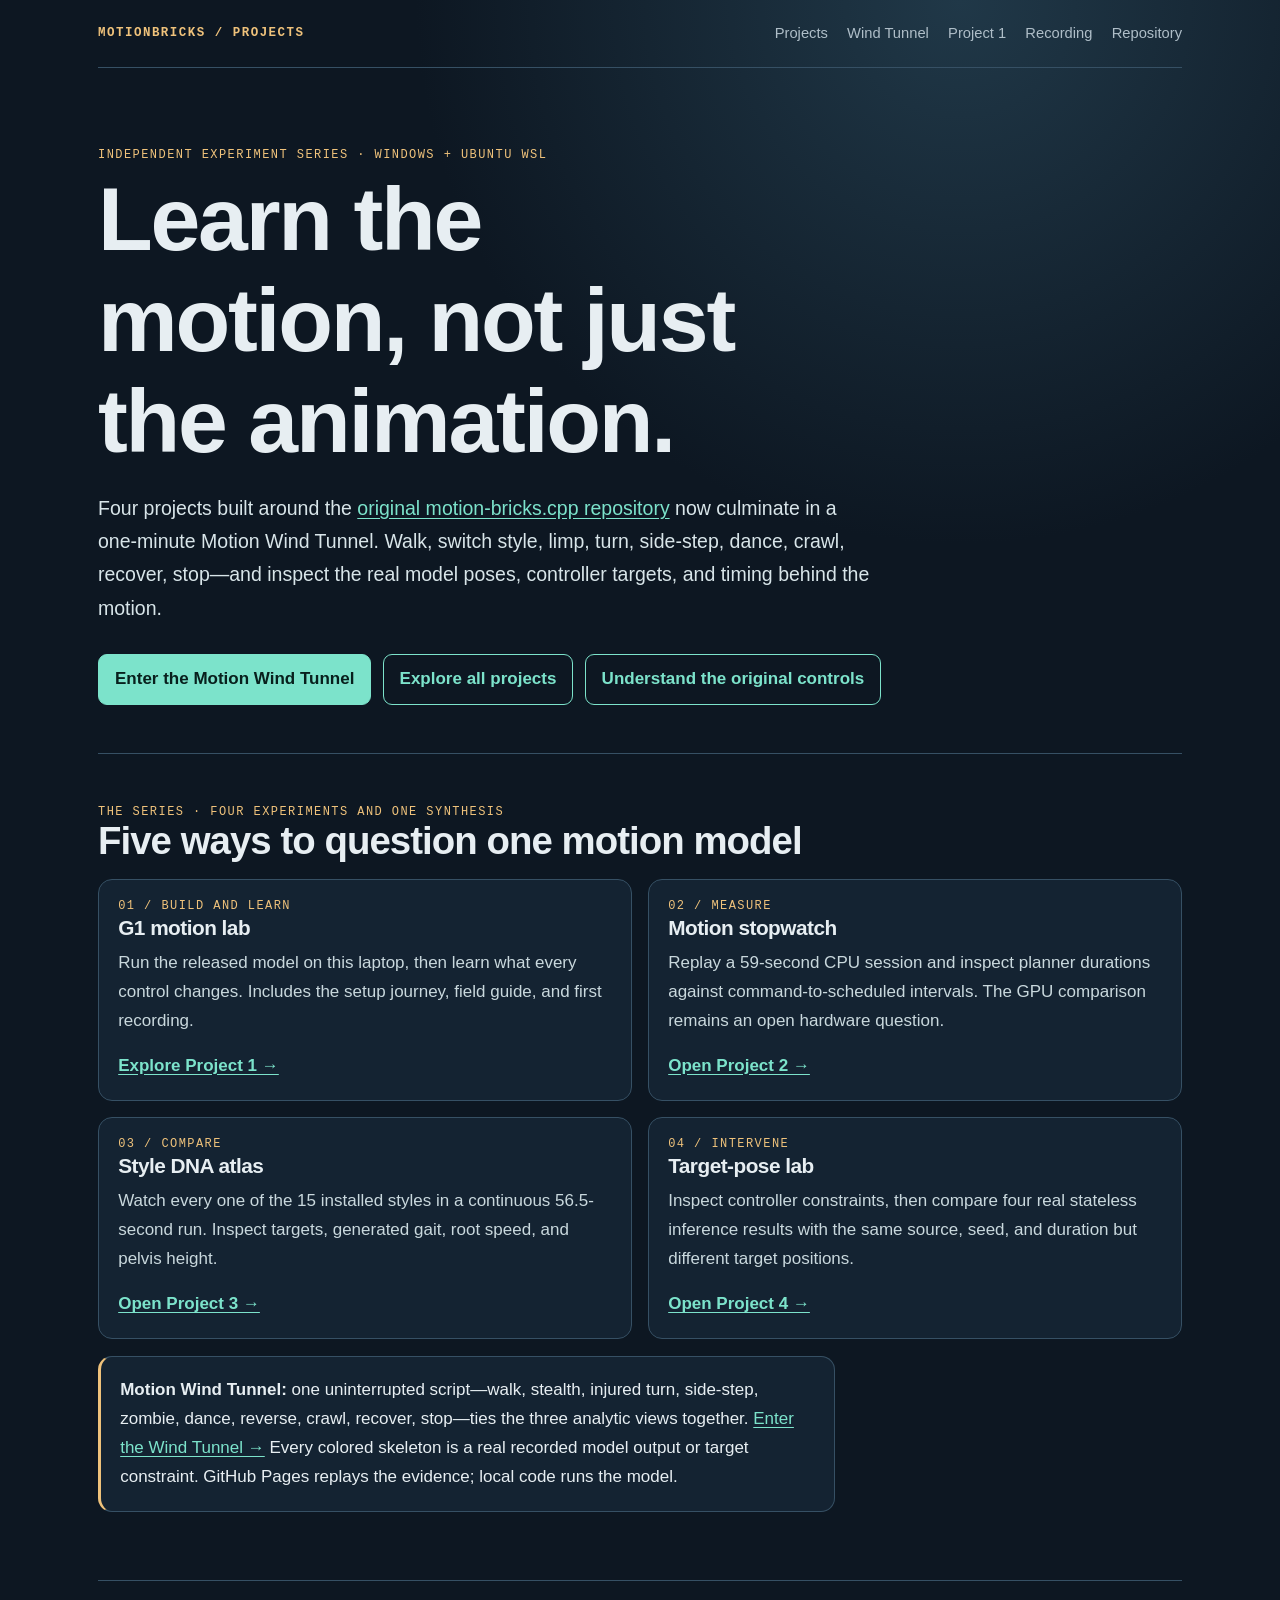
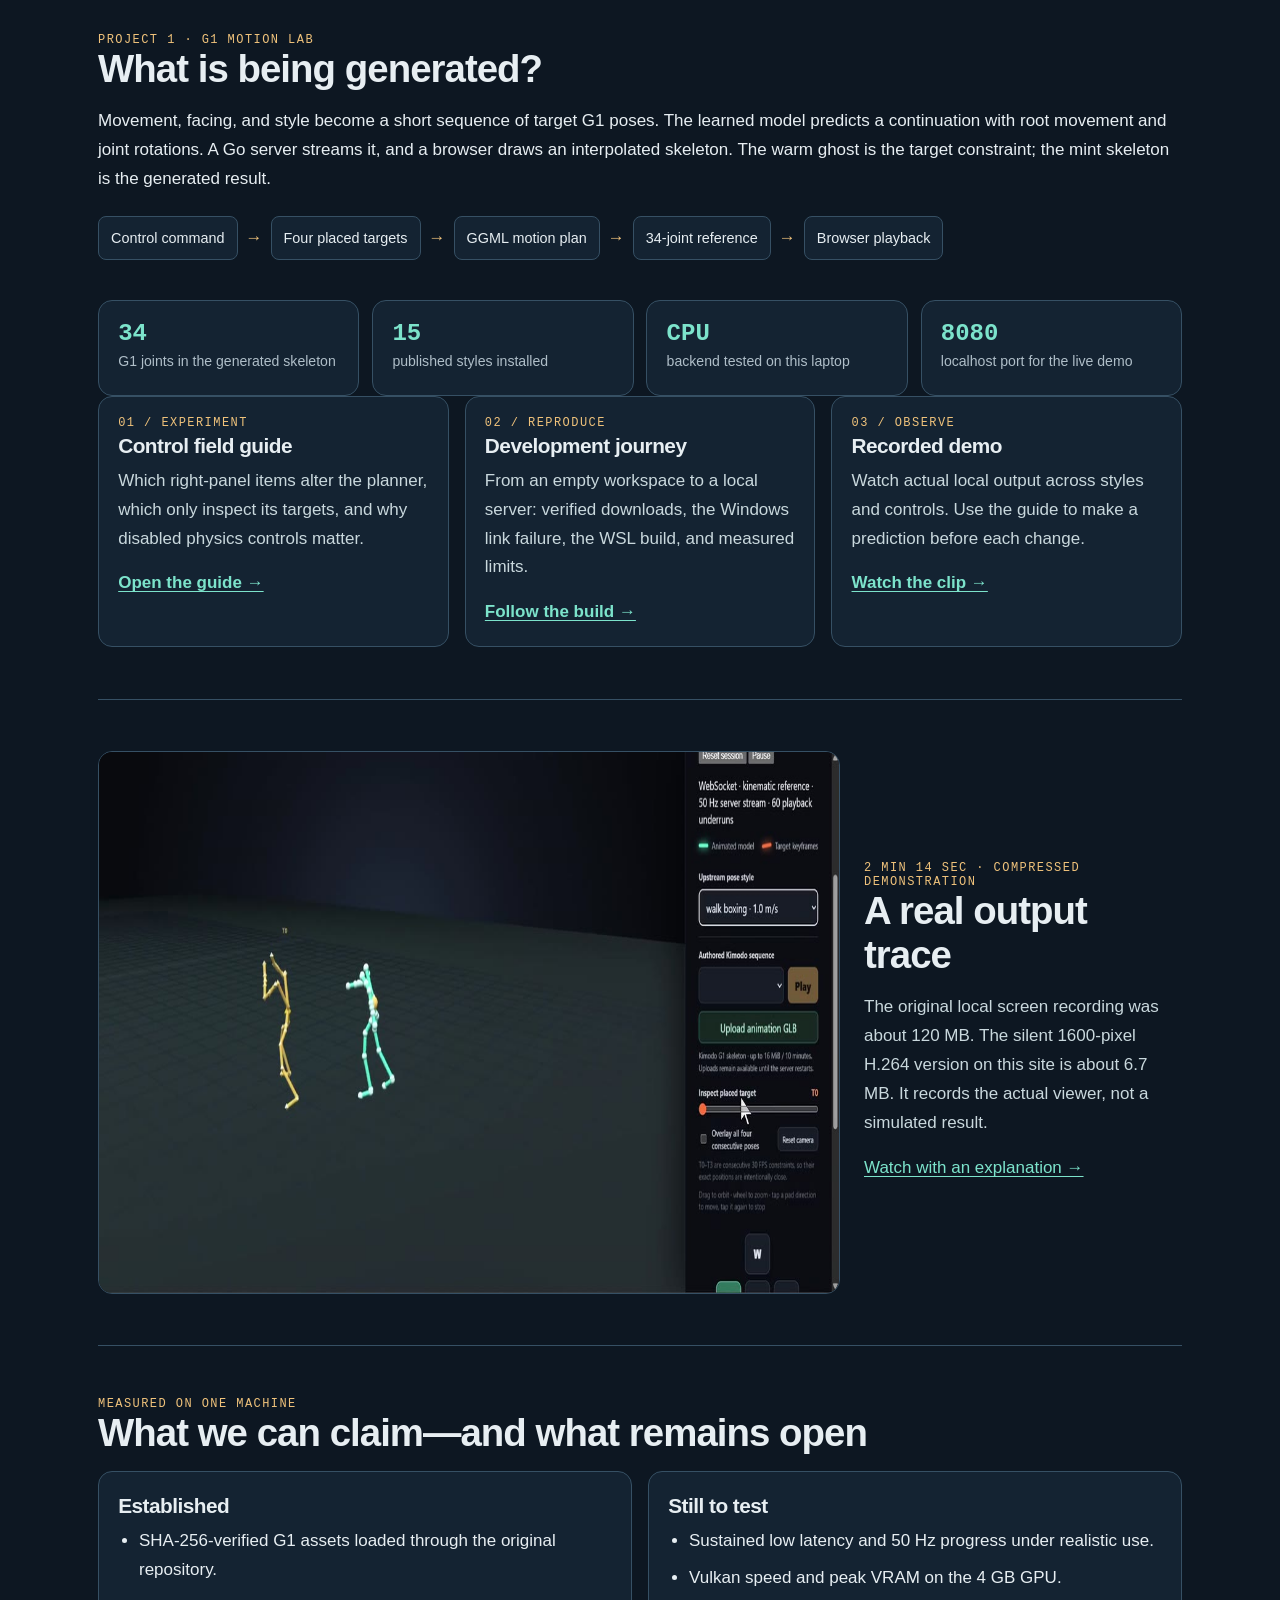
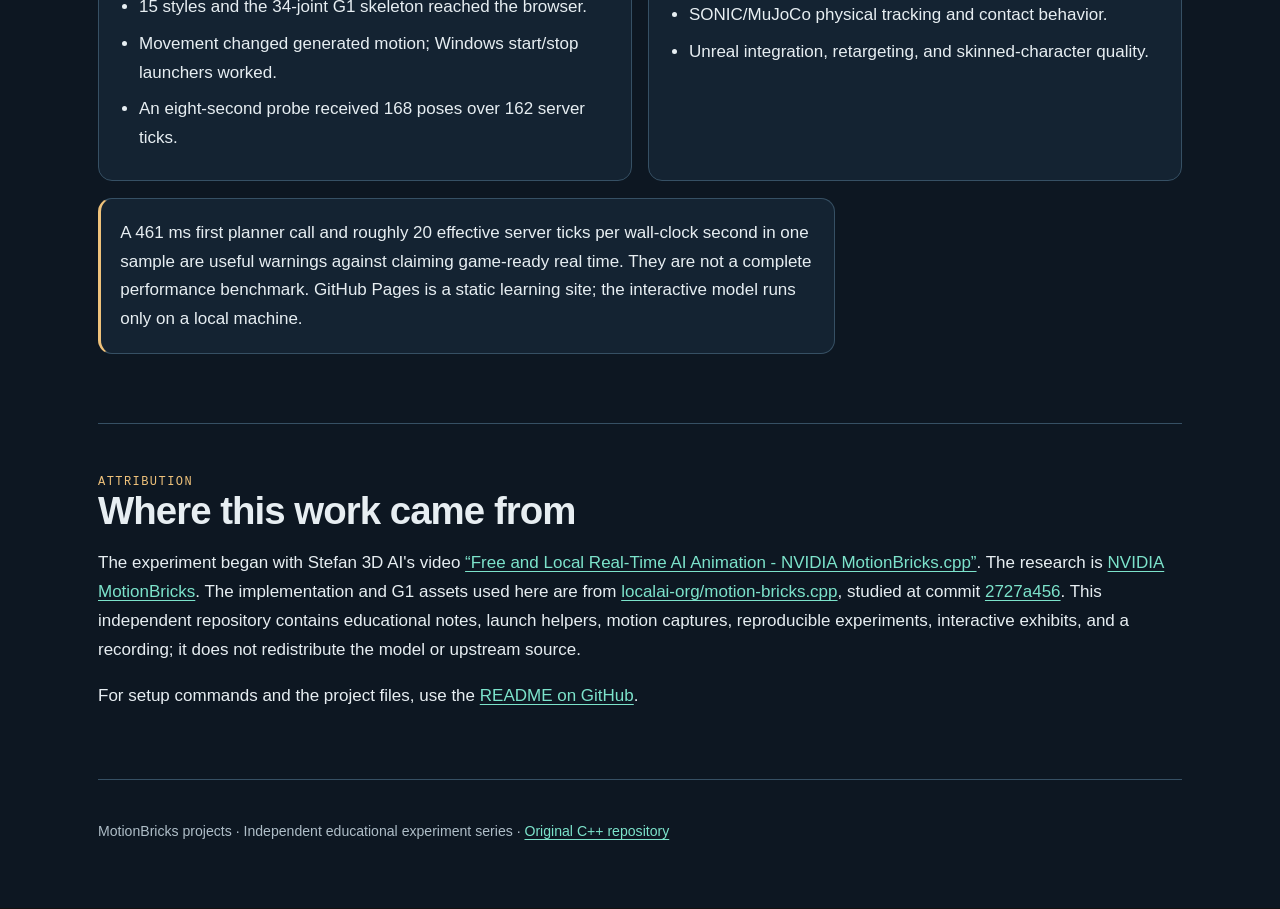
==== commit 28483f8c: "Add measured motion projects and wind tunnel" ====
--- a/index.html
+++ b/index.html
@@ -3,7 +3,7 @@
 <head>
 <meta charset="utf-8">
 <meta name="viewport" content="width=device-width, initial-scale=1">
-<meta name="description" content="An independent MotionBricks project series: a completed G1 laptop lab, measured evidence, and a roadmap for performance, styles, and target-pose experiments.">
+<meta name="description" content="Four independent MotionBricks learning projects and a one-minute interactive motion wind tunnel, built from real G1 model captures on a Windows laptop.">
 <meta http-equiv="Content-Security-Policy" content="default-src 'none'; style-src 'unsafe-inline'; img-src 'self'; base-uri 'none'; form-action 'none'">
 <title>MotionBricks projects — learn motion generation through experiments</title>
 <style>
@@ -13,14 +13,14 @@
 </head>
 <body>
 <div class="wrap">
-<nav aria-label="Main navigation"><span class="brand">MotionBricks / Projects</span><a href="#projects">Projects</a><a href="#learn">Project 1</a><a href="#evidence">Evidence</a><a href="demo.html">Recording</a><a href="https://github.com/az9713/motionbricks-projects">Repository</a></nav>
+<nav aria-label="Main navigation"><span class="brand">MotionBricks / Projects</span><a href="#projects">Projects</a><a href="wind-tunnel/">Wind Tunnel</a><a href="#learn">Project 1</a><a href="demo.html">Recording</a><a href="https://github.com/az9713/motionbricks-projects">Repository</a></nav>
 <main>
-<header class="hero"><div class="eyebrow">Independent experiment series · Windows + Ubuntu WSL</div><h1>Learn the motion, not just the animation.</h1><p class="lead">A home for projects built around the <a href="https://github.com/localai-org/motion-bricks.cpp">original motion-bricks.cpp repository</a>. Project 1 runs and explains the released G1 model on this laptop. Projects 2–4 will measure performance, compare styles, and probe target-pose control. Each project asks a testable question and separates observations from claims.</p><div class="actions"><a class="button" href="#projects">See the project map</a><a class="button secondary" href="MOTIONBRICKS-PROJECT1-CONTROL-FIELD-GUIDE.html">Explore Project 1 controls</a><a class="button secondary" href="demo.html">Watch the recording</a></div></header>
-<section id="projects"><div class="eyebrow">The series · one complete, three planned</div><h2>Four questions, one growing repository</h2><div class="grid roadmap"><article class="card"><div class="label">01 / Complete</div><h3>G1 motion lab</h3><p>Can the released model run on this laptop, and what do its controls actually change? Build record, control guide, measured demo, and a recording are available now.</p><a href="#learn">Explore Project 1 →</a></article><article class="card"><div class="label">02 / Planned</div><h3>Performance microscope</h3><p>Trace input-to-pose latency, compare CPU and Vulkan, and measure peak VRAM before claiming real-time behavior.</p></article><article class="card"><div class="label">03 / Planned</div><h3>Style atlas</h3><p>Compare the 15 published styles under matched controls to distinguish target constraints from generated motion.</p></article><article class="card"><div class="label">04 / Planned</div><h3>Target-pose lab</h3><p>Author or alter G1 target poses directly, then test how the model responds and where it fails.</p></article></div><p class="note">Projects 2–4 are experiments to build, not completed results. Their methods and scope may change after Project 2 establishes the performance baseline. The <a href="https://github.com/az9713/motionbricks-projects#readme">repository README</a> tracks the series.</p></section>
+<header class="hero"><div class="eyebrow">Independent experiment series · Windows + Ubuntu WSL</div><h1>Learn the motion, not just the animation.</h1><p class="lead">Four projects built around the <a href="https://github.com/localai-org/motion-bricks.cpp">original motion-bricks.cpp repository</a> now culminate in a one-minute Motion Wind Tunnel. Walk, switch style, limp, turn, side-step, dance, crawl, recover, stop—and inspect the real model poses, controller targets, and timing behind the motion.</p><div class="actions"><a class="button" href="wind-tunnel/">Enter the Motion Wind Tunnel</a><a class="button secondary" href="#projects">Explore all projects</a><a class="button secondary" href="MOTIONBRICKS-PROJECT1-CONTROL-FIELD-GUIDE.html">Understand the original controls</a></div></header>
+<section id="projects"><div class="eyebrow">The series · four experiments and one synthesis</div><h2>Five ways to question one motion model</h2><div class="grid roadmap"><article class="card"><div class="label">01 / Build and learn</div><h3>G1 motion lab</h3><p>Run the released model on this laptop, then learn what every control changes. Includes the setup journey, field guide, and first recording.</p><a href="#learn">Explore Project 1 →</a></article><article class="card"><div class="label">02 / Measure</div><h3>Motion stopwatch</h3><p>Replay a 59-second CPU session and inspect planner durations against command-to-scheduled intervals. The GPU comparison remains an open hardware question.</p><a href="projects/02-performance/">Open Project 2 →</a></article><article class="card"><div class="label">03 / Compare</div><h3>Style DNA atlas</h3><p>Watch every one of the 15 installed styles in a continuous 56.5-second run. Inspect targets, generated gait, root speed, and pelvis height.</p><a href="projects/03-style-atlas/">Open Project 3 →</a></article><article class="card"><div class="label">04 / Intervene</div><h3>Target-pose lab</h3><p>Inspect controller constraints, then compare four real stateless inference results with the same source, seed, and duration but different target positions.</p><a href="projects/04-target-lab/">Open Project 4 →</a></article></div><p class="note"><strong>Motion Wind Tunnel:</strong> one uninterrupted script—walk, stealth, injured turn, side-step, zombie, dance, reverse, crawl, recover, stop—ties the three analytic views together. <a href="wind-tunnel/">Enter the Wind Tunnel →</a> Every colored skeleton is a real recorded model output or target constraint. GitHub Pages replays the evidence; local code runs the model.</p></section>
 <section id="learn"><div class="eyebrow">Project 1 · G1 motion lab</div><h2>What is being generated?</h2><p>Movement, facing, and style become a short sequence of target G1 poses. The learned model predicts a continuation with root movement and joint rotations. A Go server streams it, and a browser draws an interpolated skeleton. The warm ghost is the target constraint; the mint skeleton is the generated result.</p><div class="chain" aria-label="Motion generation pipeline"><span>Control command</span><i>→</i><span>Four placed targets</span><i>→</i><span>GGML motion plan</span><i>→</i><span>34-joint reference</span><i>→</i><span>Browser playback</span></div><div class="metrics" aria-label="Project 1 facts"><div class="metric"><b>34</b><span>G1 joints in the generated skeleton</span></div><div class="metric"><b>15</b><span>published styles installed</span></div><div class="metric"><b>CPU</b><span>backend tested on this laptop</span></div><div class="metric"><b>8080</b><span>localhost port for the live demo</span></div></div><div class="grid"><article class="card"><div class="label">01 / Experiment</div><h3>Control field guide</h3><p>Which right-panel items alter the planner, which only inspect its targets, and why disabled physics controls matter.</p><a href="MOTIONBRICKS-PROJECT1-CONTROL-FIELD-GUIDE.html">Open the guide →</a></article><article class="card"><div class="label">02 / Reproduce</div><h3>Development journey</h3><p>From an empty workspace to a local server: verified downloads, the Windows link failure, the WSL build, and measured limits.</p><a href="MOTIONBRICKS-PROJECT1-DEVELOPMENT-JOURNEY.html">Follow the build →</a></article><article class="card"><div class="label">03 / Observe</div><h3>Recorded demo</h3><p>Watch actual local output across styles and controls. Use the guide to make a prediction before each change.</p><a href="demo.html">Watch the clip →</a></article></div></section>
 <section><div class="film"><a href="demo.html" aria-label="Watch the Project 1 demo"><img src="poster.jpg" alt="Mint generated G1 skeleton beside a warm target-pose ghost in the MotionBricks browser viewer" width="1200" height="543"></a><div><div class="eyebrow">2 min 14 sec · compressed demonstration</div><h2>A real output trace</h2><p>The original local screen recording was about 120 MB. The silent 1600-pixel H.264 version on this site is about 6.7 MB. It records the actual viewer, not a simulated result.</p><a href="demo.html">Watch with an explanation →</a></div></div></section>
 <section id="evidence"><div class="eyebrow">Measured on one machine</div><h2>What we can claim—and what remains open</h2><div class="two"><div class="card"><h3>Established</h3><ul><li>SHA-256-verified G1 assets loaded through the original repository.</li><li>15 styles and the 34-joint G1 skeleton reached the browser.</li><li>Movement changed generated motion; Windows start/stop launchers worked.</li><li>An eight-second probe received 168 poses over 162 server ticks.</li></ul></div><div class="card"><h3>Still to test</h3><ul><li>Sustained low latency and 50 Hz progress under realistic use.</li><li>Vulkan speed and peak VRAM on the 4 GB GPU.</li><li>SONIC/MuJoCo physical tracking and contact behavior.</li><li>Unreal integration, retargeting, and skinned-character quality.</li></ul></div></div><p class="note">A 461 ms first planner call and roughly 20 effective server ticks per wall-clock second in one sample are useful warnings against claiming game-ready real time. They are not a complete performance benchmark. GitHub Pages is a static learning site; the interactive model runs only on a local machine.</p></section>
-<section><div class="eyebrow">Attribution</div><h2>Where this work came from</h2><p>The experiment began with Stefan 3D AI's video <a href="https://www.youtube.com/watch?v=lj-xPo7ueGA">“Free and Local Real-Time AI Animation - NVIDIA MotionBricks.cpp”</a>. The research is <a href="https://nvlabs.github.io/motionbricks/">NVIDIA MotionBricks</a>. The implementation and G1 assets used here are from <a href="https://github.com/localai-org/motion-bricks.cpp">localai-org/motion-bricks.cpp</a>, studied at commit <a href="https://github.com/localai-org/motion-bricks.cpp/tree/2727a456e0a99baf64476496cd58115fef717944">2727a456</a>. This independent repository contains educational notes, local launch helpers, and a recording; it does not redistribute the model or upstream source.</p><p>For setup commands and the project files, use the <a href="https://github.com/az9713/motionbricks-projects#readme">README on GitHub</a>.</p></section>
+<section><div class="eyebrow">Attribution</div><h2>Where this work came from</h2><p>The experiment began with Stefan 3D AI's video <a href="https://www.youtube.com/watch?v=lj-xPo7ueGA">“Free and Local Real-Time AI Animation - NVIDIA MotionBricks.cpp”</a>. The research is <a href="https://nvlabs.github.io/motionbricks/">NVIDIA MotionBricks</a>. The implementation and G1 assets used here are from <a href="https://github.com/localai-org/motion-bricks.cpp">localai-org/motion-bricks.cpp</a>, studied at commit <a href="https://github.com/localai-org/motion-bricks.cpp/tree/2727a456e0a99baf64476496cd58115fef717944">2727a456</a>. This independent repository contains educational notes, launch helpers, motion captures, reproducible experiments, interactive exhibits, and a recording; it does not redistribute the model or upstream source.</p><p>For setup commands and the project files, use the <a href="https://github.com/az9713/motionbricks-projects#readme">README on GitHub</a>.</p></section>
 </main>
 <footer>MotionBricks projects · Independent educational experiment series · <a href="https://github.com/localai-org/motion-bricks.cpp">Original C++ repository</a></footer>
 </div>
